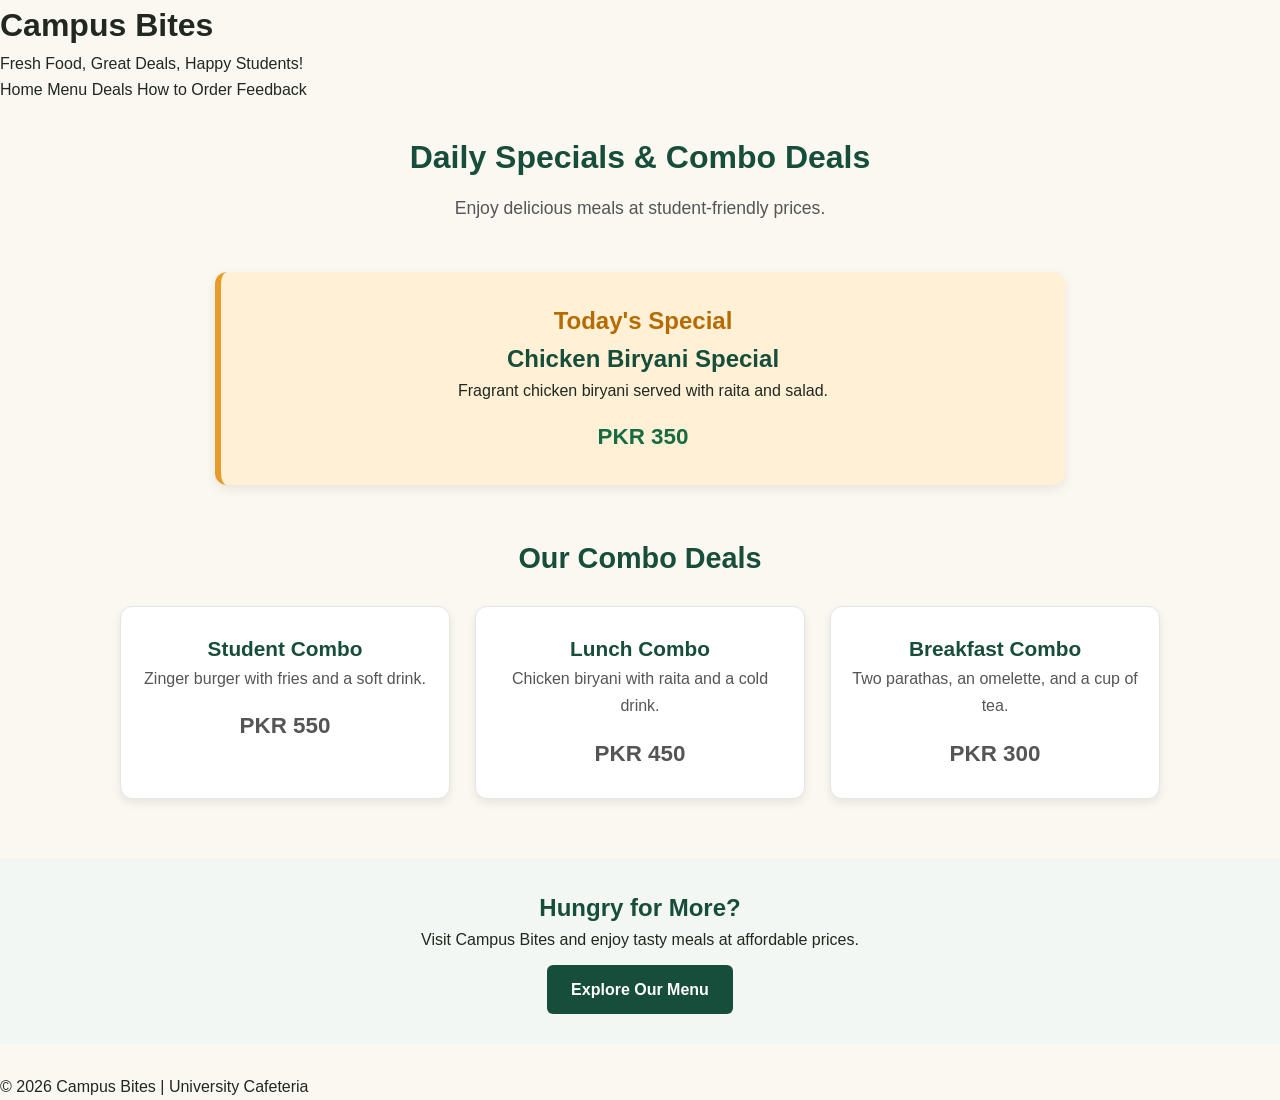
==== src/deals.html @ 7daa027f "Create deals.html and style.css closes #2" ====
<!DOCTYPE html>

<html lang="en">
<head>
<meta charset="UTF-8">
<meta name="viewport" content="width=device-width, initial-scale=1.0">
<title>Daily Specials & Deals | Campus Bites</title>
<link rel="stylesheet" href="../styles/style.css">
</head>
<body>
<header>
<h1>Campus Bites</h1>
<p>Fresh Food, Great Deals, Happy Students!</p>

    <nav>
        <a href="index.html">Home</a>
        <a href="menu.html">Menu</a>
        <a href="deals.html">Deals</a>
        <a href="order.html">How to Order</a>
        <a href="feedback.html">Feedback</a>
    </nav>
</header>

<main>
    <section class="page-intro">
        <h2>Daily Specials & Combo Deals</h2>
        <p>Enjoy delicious meals at student-friendly prices.</p>
    </section>

    <section class="daily-special">
        <h2>Today's Special</h2>
        <h3>Chicken Biryani Special</h3>
        <p>Fragrant chicken biryani served with raita and salad.</p>
        <p class="price">PKR 350</p>
    </section>

    <section class="deals-section">
        <h2>Our Combo Deals</h2>

        <div class="deals-container">
            <article class="deal-card">
                <h3>Student Combo</h3>
                <p>Zinger burger with fries and a soft drink.</p>
                <p class="price">PKR 550</p>
            </article>

            <article class="deal-card">
                <h3>Lunch Combo</h3>
                <p>Chicken biryani with raita and a cold drink.</p>
                <p class="price">PKR 450</p>
            </article>

            <article class="deal-card">
                <h3>Breakfast Combo</h3>
                <p>Two parathas, an omelette, and a cup of tea.</p>
                <p class="price">PKR 300</p>
            </article>
        </div>
    </section>

    <section class="deal-note">
        <h2>Hungry for More?</h2>
        <p>Visit Campus Bites and enjoy tasty meals at affordable prices.</p>
        <a class="deal-button" href="menu.html">Explore Our Menu</a>
    </section>
</main>

<footer>
    <p>&copy; 2026 Campus Bites | University Cafeteria</p>
</footer>


</body>
</html>
---- styles/style.css ----
/* =========================================
   CAMPUS BITES - SHARED STYLESHEET
   ========================================= */

/* 1. Reset and Global Styles */

:root {
    --primary: #e85d32;
    --primary-dark: #c94620;
    --dark: #202820;
    --text: #51574f;
    --muted: #858a80;
    --cream: #fbf8f1;
    --white: #ffffff;
    --green: #e8eee0;
    --border: #e9e7de;
    --radius: 18px;
    --container: 1160px;
}

* {
    margin: 0;
    padding: 0;
    box-sizing: border-box;
}

html {
    scroll-behavior: smooth;
}

body {
    font-family: "Segoe UI", Arial, sans-serif;
    background: var(--cream);
    color: var(--dark);
    line-height: 1.6;
    -webkit-font-smoothing: antialiased;
}

a {
    color: inherit;
    text-decoration: none;
}

ul {
    list-style: none;
}

button,
a {
    -webkit-tap-highlight-color: transparent;
}

a:focus-visible {
    outline: 3px solid var(--primary);
    outline-offset: 4px;
}

.container {
    width: min(var(--container), calc(100% - 48px));
    margin-inline: auto;
}

.logo {
    display: inline-flex;
    align-items: center;
    gap: 10px;
    font-size: 22px;
    font-weight: 800;
    letter-spacing: -1px;
    white-space: nowrap;
}

.logo-icon {
    display: grid;
    place-items: center;
    width: 42px;
    height: 42px;
    background: var(--primary);
    color: var(--white);
    border-radius: 13px;
    font-size: 14px;
    letter-spacing: -0.5px;
}

.logo-accent {
    color: var(--primary);
}

.eyebrow {
    display: inline-flex;
    align-items: center;
    gap: 9px;
    color: var(--primary);
    font-size: 11px;
    font-weight: 800;
    letter-spacing: 2px;
}

.status-dot {
    width: 8px;
    height: 8px;
    background: #65a66b;
    border-radius: 50%;
    box-shadow: 0 0 0 4px #65a66b20;
}

/* 2. Header and Navigation */

.site-header {
    position: relative;
    z-index: 5;
    background: var(--cream);
    border-bottom: 1px solid var(--border);
}

.navbar {
    min-height: 84px;
    display: flex;
    align-items: center;
    justify-content: space-between;
    gap: 24px;
}

.nav-links {
    display: flex;
    align-items: center;
    justify-content: center;
    gap: 27px;
}

.nav-links a {
    display: inline-block;
    padding: 10px 0;
    color: var(--text);
    font-size: 13px;
    font-weight: 600;
    transition: color 0.2s ease;
}

.nav-links a:hover,
.nav-links a.active {
    color: var(--primary);
}

.nav-cta {
    display: inline-flex;
    align-items: center;
    gap: 12px;
    padding: 12px 17px;
    border: 1px solid var(--border);
    border-radius: 10px;
    background: var(--white);
    font-size: 12px;
    font-weight: 700;
    white-space: nowrap;
    transition: 0.2s ease;
}

.nav-cta span {
    color: var(--primary);
    font-size: 16px;
}

.nav-cta:hover {
    border-color: var(--primary);
    transform: translateY(-2px);
}

/* 3. Hero Section */

.hero {
    overflow: hidden;
    padding: 82px 0 92px;
    background:
        radial-gradient(ellipse at 90% 10%, #f3e9d9 0, transparent 38%),
        var(--cream);
}

.hero-grid {
    display: grid;
    grid-template-columns: 1.05fr 0.95fr;
    align-items: center;
    gap: 75px;
}

.hero-content h1 {
    margin-top: 23px;
    font-size: clamp(48px, 5.4vw, 72px);
    font-weight: 850;
    line-height: 1.08;
    letter-spacing: -3.8px;
}

.hero-content h1 span {
    color: var(--primary);
}

.hero-description {
    max-width: 480px;
    margin-top: 23px;
    color: var(--text);
    font-size: 15px;
    line-height: 1.9;
}

.hero-actions {
    display: flex;
    flex-wrap: wrap;
    gap: 12px;
    margin-top: 30px;
}

.btn {
    min-height: 49px;
    display: inline-flex;
    align-items: center;
    justify-content: center;
    gap: 16px;
    padding: 13px 19px;
    border: 1px solid transparent;
    border-radius: 10px;
    font-size: 13px;
    font-weight: 700;
    transition:
        background 0.2s ease,
        color 0.2s ease,
        transform 0.2s ease;
}

.btn:hover {
    transform: translateY(-3px);
}

.btn-primary {
    color: var(--white);
    background: var(--primary);
}

.btn-primary:hover {
    background: var(--primary-dark);
}

.btn-primary span {
    font-size: 19px;
    line-height: 1;
}

.btn-secondary {
    color: var(--dark);
    border-color: var(--border);
    background: var(--white);
}

.btn-secondary:hover {
    border-color: var(--primary);
    color: var(--primary);
}

.hero-note {
    display: flex;
    align-items: center;
    gap: 10px;
    margin-top: 29px;
}

.note-icon {
    color: var(--primary);
    font-size: 19px;
}

.hero-note p {
    color: var(--muted);
    font-size: 12px;
    font-weight: 600;
}

/* 4. Hero Food Visual */

.hero-visual {
    position: relative;
    min-width: 0;
    padding: 22px 15px;
}

.visual-card {
    position: relative;
    z-index: 1;
    overflow: visible;
    padding: 18px;
    border: 1px solid #ffffffb0;
    border-radius: 28px;
    background: #ffffffad;
    box-shadow: 0 25px 75px #343a2415;
    transform: rotate(2deg);
}

.food-illustration {
    min-height: 325px;
    display: grid;
    place-items: center;
    overflow: hidden;
    border-radius: 20px;
    background:
        radial-gradient(circle at 50% 50%, #fff8e8 0, #f6dfbd 58%, #eed0a6 100%);
}

.food-emoji {
    display: block;
    font-size: clamp(140px, 17vw, 210px);
    line-height: 1.2;
    filter: drop-shadow(0 20px 15px #543b3025);
    transform: rotate(-8deg);
    transition: transform 0.3s ease;
}

.visual-card:hover .food-emoji {
    transform: rotate(0deg) scale(1.06);
}

.visual-caption {
    display: flex;
    align-items: center;
    justify-content: space-between;
    gap: 12px;
    padding: 20px 5px 5px;
}

.caption-label {
    color: var(--muted);
    font-size: 9px;
    font-weight: 800;
    letter-spacing: 1.5px;
}

.visual-caption h2 {
    margin-top: 4px;
    font-size: 20px;
    letter-spacing: -0.6px;
}

.caption-star {
    color: var(--primary);
    font-size: 29px;
}

.floating-badge {
    position: absolute;
    z-index: 2;
    display: flex;
    align-items: center;
    gap: 11px;
    padding: 12px 15px;
    border: 1px solid #f0eee7;
    border-radius: 14px;
    background: var(--white);
    box-shadow: 0 12px 35px #282c2415;
    transform: rotate(-2deg);
}

.floating-badge > span {
    display: grid;
    place-items: center;
    width: 39px;
    height: 39px;
    border-radius: 11px;
    background: #f9eee0;
    font-size: 20px;
}

.floating-badge strong,
.floating-badge small {
    display: block;
}

.floating-badge strong {
    font-size: 12px;
}

.floating-badge small {
    margin-top: 2px;
    color: var(--muted);
    font-size: 10px;
}

.badge-top {
    top: 50px;
    right: -35px;
}

.badge-bottom {
    bottom: 105px;
    left: -35px;
}

.badge-bottom > span {
    background: #eaf1e5;
    color: #537e4d;
}

.decor {
    position: absolute;
    border-radius: 50%;
}

.decor-one {
    top: 0;
    right: 4%;
    width: 100px;
    height: 100px;
    border: 1px dashed #e3c9a5;
}

.decor-two {
    bottom: 2%;
    left: 2%;
    width: 58px;
    height: 58px;
    background: #e7eddd;
}

/* 5. Quick Information Strip */

.quick-info {
    padding: 27px 0;
    border-top: 1px solid var(--border);
    border-bottom: 1px solid var(--border);
    background: var(--white);
}

.info-grid {
    display: grid;
    grid-template-columns: repeat(3, 1fr);
    gap: 30px;
}

.info-item {
    display: flex;
    align-items: flex-start;
    gap: 15px;
}

.info-icon {
    flex-shrink: 0;
    display: grid;
    place-items: center;
    width: 46px;
    height: 46px;
    border-radius: 14px;
    background: #f9eee4;
    color: var(--primary);
    font-size: 25px;
}

.info-item:nth-child(2) .info-icon {
    background: #eaf0e4;
    color: #507348;
}

.info-item:nth-child(3) .info-icon {
    background: #f2e9f5;
    color: #9166a0;
}

.info-label {
    color: var(--muted);
    font-size: 10px;
    font-weight: 800;
    letter-spacing: 1.4px;
}

.info-item h3 {
    margin-top: 3px;
    font-size: 15px;
    font-weight: 750;
}

.info-item p {
    margin-top: 3px;
    color: var(--text);
    font-size: 12px;
    line-height: 1.7;
}

/* 6. Explore Cards Section */

.explore-section {
    padding: 95px 0 100px;
}

.section-heading {
    display: flex;
    align-items: flex-end;
    justify-content: space-between;
    gap: 40px;
    margin-bottom: 39px;
}

.section-heading h2 {
    margin-top: 12px;
    font-size: clamp(33px, 4vw, 44px);
    font-weight: 800;
    line-height: 1.2;
    letter-spacing: -1.8px;
}

.section-heading h2 span {
    color: var(--primary);
}

.section-heading > p {
    max-width: 390px;
    padding-bottom: 5px;
    color: var(--text);
    font-size: 14px;
    line-height: 1.9;
}

.feature-grid {
    display: grid;
    grid-template-columns: repeat(4, minmax(0, 1fr));
    gap: 17px;
}

.feature-card {
    display: flex;
    flex-direction: column;
    min-height: 300px;
    padding: 24px 21px;
    border: 1px solid var(--border);
    border-radius: var(--radius);
    background: var(--white);
    transition:
        transform 0.25s ease,
        box-shadow 0.25s ease,
        border-color 0.25s ease;
}

.feature-card:hover {
    transform: translateY(-6px);
    border-color: #edc3b3;
    box-shadow: 0 18px 35px #292c2110;
}

.feature-card.highlighted {
    background: #f8eee5;
    border-color: #f1dfd1;
}

.feature-top {
    display: flex;
    align-items: center;
    justify-content: space-between;
    margin-bottom: 24px;
}

.feature-icon {
    display: grid;
    place-items: center;
    width: 48px;
    height: 48px;
    border-radius: 14px;
    font-size: 25px;
    font-weight: 700;
}

.menu-icon {
    color: #a25a36;
    background: #f7e8d9;
}

.deals-icon {
    color: #b74a25;
    background: #f9dfd1;
}

.order-icon {
    color: #507348;
    background: #e8efdf;
}

.feedback-icon {
    color: #806092;
    background: #f0e8f4;
}

.feature-number {
    color: #b6b7ae;
    font-size: 12px;
    font-weight: 700;
}

.feature-card h3 {
    margin-bottom: 10px;
    font-size: 17px;
    font-weight: 800;
    letter-spacing: -0.3px;
}

.feature-card > p {
    margin-bottom: 24px;
    color: var(--text);
    font-size: 12px;
    line-height: 1.9;
}

.feature-link {
    display: inline-flex;
    align-items: center;
    justify-content: space-between;
    gap: 8px;
    margin-top: auto;
    padding-top: 14px;
    border-top: 1px solid var(--border);
    color: var(--primary);
    font-size: 11px;
    font-weight: 800;
}

.feature-link span {
    font-size: 18px;
    transition: transform 0.2s ease;
}

.feature-link:hover span {
    transform: translateX(4px);
}

/* 7. Bottom Call to Action */

.cta-section {
    padding: 58px 0;
    background: var(--dark);
    color: var(--white);
}

.cta-content {
    display: flex;
    align-items: center;
    justify-content: space-between;
    gap: 35px;
}

.cta-section .eyebrow {
    color: #f6a184;
}

.cta-section h2 {
    margin-top: 12px;
    font-size: clamp(30px, 4vw, 43px);
    line-height: 1.2;
    letter-spacing: -1.5px;
}

.cta-section h2 span {
    color: #f08b68;
}

.cta-section p {
    margin-top: 10px;
    color: #c2c8bd;
    font-size: 14px;
}

.btn-light {
    flex-shrink: 0;
    background: var(--white);
    color: var(--dark);
}

.btn-light:hover {
    background: #f8dfd3;
}

.btn-light span {
    color: var(--primary);
    font-size: 18px;
}

/* 8. Footer */

.site-footer {
    background: #f5f1e8;
}

.footer-main {
    display: grid;
    grid-template-columns: 1.6fr 0.8fr 1fr 1fr;
    gap: 45px;
    padding-top: 58px;
    padding-bottom: 45px;
}

.footer-brand > p {
    max-width: 260px;
    margin-top: 17px;
    color: var(--text);
    font-size: 12px;
    line-height: 1.9;
}

.footer-links,
.footer-hours {
    display: flex;
    flex-direction: column;
    align-items: flex-start;
    gap: 10px;
}

.footer-links h3,
.footer-hours h3 {
    margin-bottom: 7px;
    font-size: 13px;
    font-weight: 800;
}

.footer-links a,
.footer-hours p {
    color: var(--text);
    font-size: 12px;
    transition: color 0.2s ease;
}

.footer-links a:hover {
    color: var(--primary);
}

.footer-bottom {
    display: flex;
    align-items: center;
    justify-content: space-between;
    gap: 20px;
    padding-top: 20px;
    padding-bottom: 20px;
    border-top: 1px solid #e2ded4;
}

.footer-bottom p {
    color: var(--muted);
    font-size: 11px;
}

.footer-bottom p span {
    color: var(--primary);
}

/* 9. Responsive Design */

@media (max-width: 1100px) {
    .navbar {
        flex-wrap: wrap;
        padding-top: 15px;
        padding-bottom: 15px;
    }

    .nav-links {
        gap: 17px;
    }

    .nav-links a {
        font-size: 12px;
    }

    .hero-grid {
        gap: 40px;
    }

    .feature-grid {
        grid-template-columns: repeat(2, minmax(0, 1fr));
    }

    .feature-card {
        min-height: 270px;
    }
}

@media (max-width: 760px) {
    .container {
        width: min(100% - 32px, var(--container));
    }

    .navbar {
        justify-content: space-between;
        gap: 15px;
    }

    .navbar nav {
        order: 3;
        width: 100%;
        overflow-x: auto;
        scrollbar-width: thin;
    }

    .nav-links {
        justify-content: flex-start;
        gap: 22px;
        width: max-content;
    }

    .nav-links a {
        white-space: nowrap;
    }

    .nav-cta {
        padding: 10px 12px;
        font-size: 11px;
    }

    .hero {
        padding: 55px 0 65px;
    }

    .hero-grid {
        grid-template-columns: 1fr;
        gap: 38px;
    }

    .hero-content h1 {
        font-size: clamp(47px, 10vw, 65px);
        letter-spacing: -2.8px;
    }

    .hero-description {
        font-size: 14px;
    }

    .hero-visual {
        width: min(100%, 480px);
        margin-inline: auto;
    }

    .food-illustration {
        min-height: 270px;
    }

    .food-emoji {
        font-size: 165px;
    }

    .badge-top {
        right: -8px;
    }

    .badge-bottom {
        left: -8px;
    }

    .info-grid {
        grid-template-columns: 1fr;
        gap: 25px;
    }

    .explore-section {
        padding: 65px 0;
    }

    .section-heading {
        align-items: flex-start;
        flex-direction: column;
        gap: 15px;
    }

    .section-heading > p {
        max-width: 520px;
    }

    .cta-content {
        align-items: flex-start;
        flex-direction: column;
    }

    .footer-main {
        grid-template-columns: repeat(2, minmax(0, 1fr));
        gap: 35px 25px;
    }
}

@media (max-width: 460px) {
    .logo {
        gap: 7px;
        font-size: 19px;
    }

    .logo-icon {
        width: 36px;
        height: 36px;
        border-radius: 10px;
    }

    .nav-cta {
        gap: 6px;
        padding: 9px;
    }

    .hero-content h1 {
        font-size: 46px;
    }

    .hero-actions {
        align-items: stretch;
        flex-direction: column;
    }

    .btn {
        width: 100%;
    }

    .hero-visual {
        padding: 20px 6px;
    }

    .food-illustration {
        min-height: 225px;
    }

    .food-emoji {
        font-size: 135px;
    }

    .visual-caption h2 {
        font-size: 17px;
    }

    .floating-badge {
        gap: 8px;
        padding: 9px 10px;
    }

    .floating-badge > span {
        width: 32px;
        height: 32px;
        font-size: 17px;
    }

    .badge-top {
        top: 38px;
        right: -2px;
    }

    .badge-bottom {
        bottom: 94px;
        left: -2px;
    }

    .feature-grid {
        grid-template-columns: 1fr;
    }

    .feature-card {
        min-height: 255px;
        padding: 23px;
    }

    .footer-main {
        grid-template-columns: 1fr;
        gap: 30px;
    }

    .footer-bottom {
        align-items: flex-start;
        flex-direction: column;
        gap: 8px;
    }
}

/* 10. Reduced Motion Accessibility */

@media (prefers-reduced-motion: reduce) {
    *,
    *::before,
    *::after {
        scroll-behavior: auto !important;
        animation-duration: 0.01ms !important;
        animation-iteration-count: 1 !important;
        transition-duration: 0.01ms !important;
    }
}
/* ===== Daily Specials & Deals Page ===== */

.page-intro { text-align: center; padding: 30px 20px; }

.page-intro h2 { color: #174d3b; font-size: 2rem; margin-bottom: 10px; }

.page-intro p { color: #555; font-size: 1.1rem; }

/* Today's Special */ .daily-special { max-width: 850px; margin: 20px auto; padding: 30px 20px; text-align: center; background: #fff0d6; border-left: 6px solid #e89b28; border-radius: 12px; box-shadow: 0 4px 12px rgba(0, 0, 0, 0.08); }

.daily-special h2 { color: #b66b00; margin-top: 0; }

.daily-special h3 { color: #174d3b; font-size: 1.5rem; }

/* Combo Deals Section */ .deals-section { padding: 30px 20px; text-align: center; }

.deals-section > h2 { color: #174d3b; font-size: 1.8rem; margin-bottom: 25px; }

.deals-container { display: flex; justify-content: center; align-items: stretch; flex-wrap: wrap; gap: 25px; max-width: 1100px; margin: 0 auto; }

/* Individual Deal Cards */ .deal-card { flex: 1 1 250px; max-width: 330px; padding: 25px 20px; background: #ffffff; border: 1px solid #e5e5e5; border-radius: 12px; box-shadow: 0 4px 10px rgba(0, 0, 0, 0.08); transition: transform 0.3s ease, box-shadow 0.3s ease; }

.deal-card:hover { transform: translateY(-5px); box-shadow: 0 8px 18px rgba(0, 0, 0, 0.14); }

.deal-card h3 { color: #174d3b; font-size: 1.3rem; margin-top: 0; }

.deal-card p { color: #555; line-height: 1.7; }

/* Deal Prices */ .price { color: #176b43; font-size: 1.4rem; font-weight: bold; margin-top: 15px; }

/* More Deals Section */ .deal-note { margin: 30px auto; padding: 30px 20px; text-align: center; background: #f3f7f3; }

.deal-note h2 { color: #174d3b; }

.deal-button { display: inline-block; margin-top: 12px; padding: 12px 24px; background: #174d3b; color: #ffffff; text-decoration: none; border-radius: 6px; font-weight: bold; transition: background 0.3s ease; }

.deal-button:hover { background: #24694f; }

/* Responsive Design */ @media (max-width: 768px) { .deals-container { gap: 18px; }

.deal-card {
    flex: 1 1 220px;
}

.page-intro h2 {
    font-size: 1.7rem;
}


}

@media (max-width: 600px) { .page-intro { padding: 20px 12px; }

.daily-special {
    margin: 15px;
    padding: 22px 15px;
}

.deals-section {
    padding: 20px 12px;
}

.deals-container {
    flex-direction: column;
    align-items: center;
}

.deal-card {
    width: 100%;
    max-width: 400px;
    flex: none;
}

.deal-note {
    margin: 20px 12px;
}


}
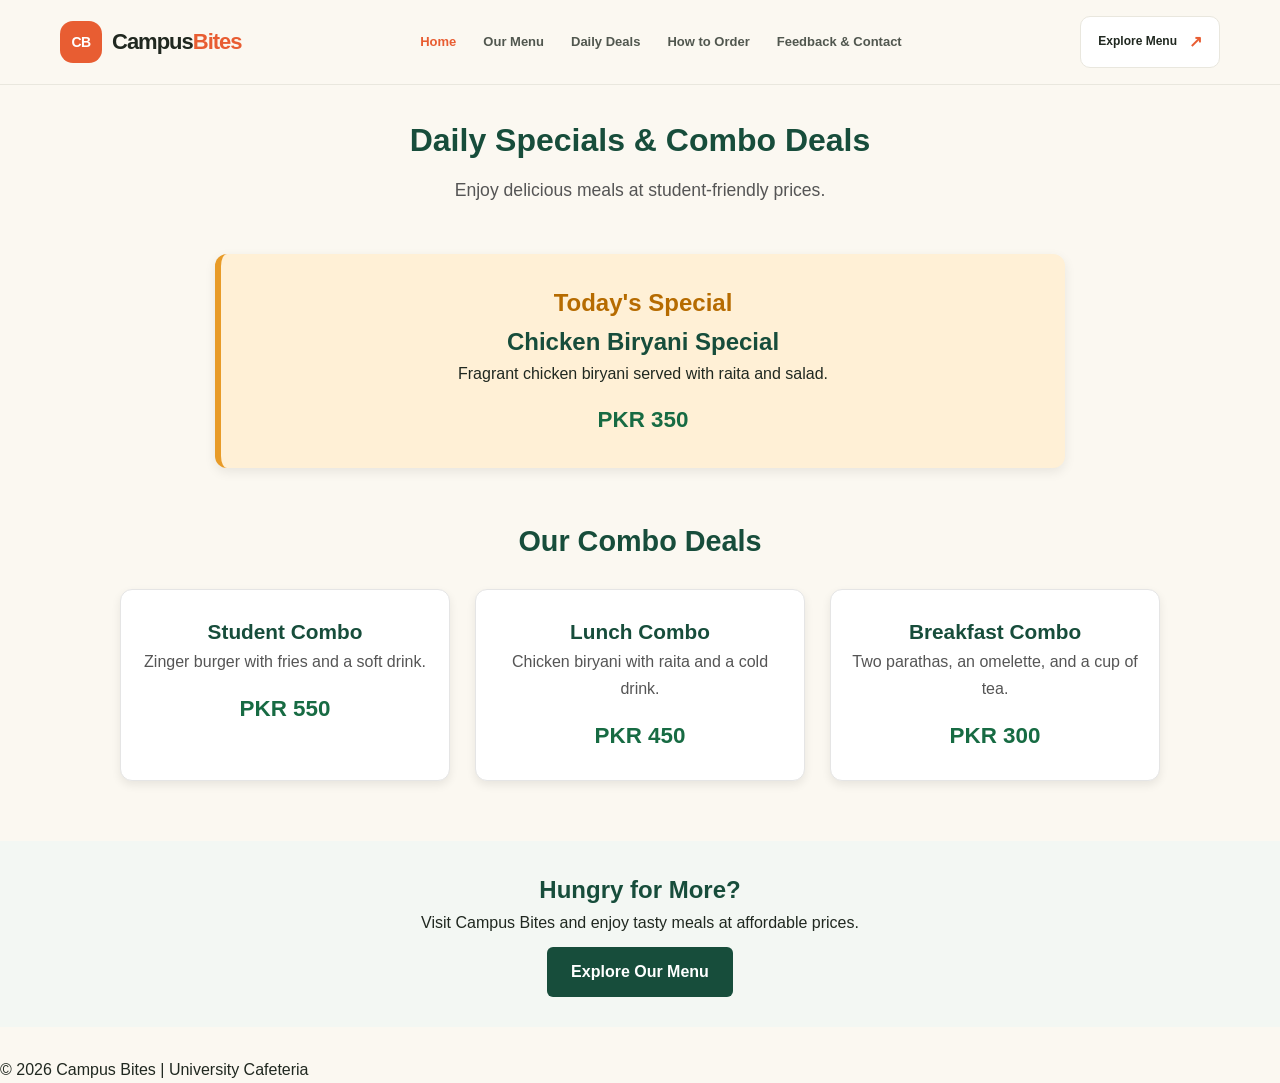
==== commit bcddefb4: "Refactor header and navigation in deals.html" ====
--- a/src/deals.html
+++ b/src/deals.html
@@ -8,18 +8,27 @@
 <link rel="stylesheet" href="../styles/style.css">
 </head>
 <body>
-<header>
-<h1>Campus Bites</h1>
-<p>Fresh Food, Great Deals, Happy Students!</p>
+   <!-- Header and Navigation -->
+    <header class="site-header">
+        <div class="container navbar">
+            <a href="index.html" class="logo">
+                <span class="logo-icon">CB</span>
+                <span>Campus<span class="logo-accent">Bites</span></span>
+            </a>
 
-    <nav>
-        <a href="index.html">Home</a>
-        <a href="menu.html">Menu</a>
-        <a href="deals.html">Deals</a>
-        <a href="order.html">How to Order</a>
-        <a href="feedback.html">Feedback</a>
-    </nav>
-</header>
+            <nav aria-label="Main navigation">
+                <ul class="nav-links">
+                    <li><a href="index.html" class="active">Home</a></li>
+                    <li><a href="menu.html">Our Menu</a></li>
+                    <li><a href="deals.html">Daily Deals</a></li>
+                    <li><a href="order.html">How to Order</a></li>
+                    <li><a href="feedback.html">Feedback & Contact</a></li>
+                </ul>
+            </nav>
+
+            <a href="menu.html" class="nav-cta">Explore Menu <span>↗</span></a>
+        </div>
+    </header>
 
 <main>
     <section class="page-intro">
@@ -71,4 +80,4 @@
 
 
 </body>
-</html>+</html>
--- a/styles/style.css
+++ b/styles/style.css
@@ -974,82 +974,395 @@
         transition-duration: 0.01ms !important;
     }
 }
-/* ===== Daily Specials & Deals Page ===== */
-
-.page-intro { text-align: center; padding: 30px 20px; }
-
-.page-intro h2 { color: #174d3b; font-size: 2rem; margin-bottom: 10px; }
-
-.page-intro p { color: #555; font-size: 1.1rem; }
-
-/* Today's Special */ .daily-special { max-width: 850px; margin: 20px auto; padding: 30px 20px; text-align: center; background: #fff0d6; border-left: 6px solid #e89b28; border-radius: 12px; box-shadow: 0 4px 12px rgba(0, 0, 0, 0.08); }
-
-.daily-special h2 { color: #b66b00; margin-top: 0; }
-
-.daily-special h3 { color: #174d3b; font-size: 1.5rem; }
-
-/* Combo Deals Section */ .deals-section { padding: 30px 20px; text-align: center; }
-
-.deals-section > h2 { color: #174d3b; font-size: 1.8rem; margin-bottom: 25px; }
-
-.deals-container { display: flex; justify-content: center; align-items: stretch; flex-wrap: wrap; gap: 25px; max-width: 1100px; margin: 0 auto; }
-
-/* Individual Deal Cards */ .deal-card { flex: 1 1 250px; max-width: 330px; padding: 25px 20px; background: #ffffff; border: 1px solid #e5e5e5; border-radius: 12px; box-shadow: 0 4px 10px rgba(0, 0, 0, 0.08); transition: transform 0.3s ease, box-shadow 0.3s ease; }
-
-.deal-card:hover { transform: translateY(-5px); box-shadow: 0 8px 18px rgba(0, 0, 0, 0.14); }
-
-.deal-card h3 { color: #174d3b; font-size: 1.3rem; margin-top: 0; }
-
-.deal-card p { color: #555; line-height: 1.7; }
-
-/* Deal Prices */ .price { color: #176b43; font-size: 1.4rem; font-weight: bold; margin-top: 15px; }
-
-/* More Deals Section */ .deal-note { margin: 30px auto; padding: 30px 20px; text-align: center; background: #f3f7f3; }
-
-.deal-note h2 { color: #174d3b; }
-
-.deal-button { display: inline-block; margin-top: 12px; padding: 12px 24px; background: #174d3b; color: #ffffff; text-decoration: none; border-radius: 6px; font-weight: bold; transition: background 0.3s ease; }
-
-.deal-button:hover { background: #24694f; }
-
-/* Responsive Design */ @media (max-width: 768px) { .deals-container { gap: 18px; }
+
+/* =========================================
+   11. Feedback & Contact Form
+   (class-based, so nothing here can affect other pages)
+   ========================================= */
+
+.feedback-main {
+    min-height: 70vh;
+    padding: 75px 20px 90px;
+    display: flex;
+    justify-content: center;
+    align-items: flex-start;
+    background:
+        radial-gradient(ellipse at 90% 10%, #f3e9d9 0, transparent 38%),
+        var(--cream);
+}
+
+.feedback-card {
+    width: 100%;
+    max-width: 620px;
+    padding: 40px;
+    border: 1px solid var(--border);
+    border-radius: var(--radius);
+    background: var(--white);
+    box-shadow: 0 18px 45px #292c2110;
+}
+
+.feedback-intro {
+    margin-bottom: 30px;
+    text-align: center;
+}
+
+.feedback-intro h1 {
+    margin-top: 12px;
+    color: var(--dark);
+    font-size: clamp(28px, 4vw, 36px);
+    font-weight: 800;
+    letter-spacing: -1.2px;
+    line-height: 1.2;
+}
+
+.feedback-intro h1 span {
+    color: var(--primary);
+}
+
+.feedback-intro h1::after {
+    content: "";
+    display: block;
+    width: 55px;
+    height: 4px;
+    margin: 14px auto 0;
+    border-radius: 10px;
+    background: var(--primary);
+}
+
+.feedback-intro p {
+    margin-top: 16px;
+    color: var(--text);
+    font-size: 14px;
+    line-height: 1.8;
+}
+
+/* Form fields */
+
+.feedback-form .form-group {
+    margin-bottom: 20px;
+}
+
+.feedback-form label {
+    display: block;
+    margin-bottom: 8px;
+    color: var(--dark);
+    font-size: 13px;
+    font-weight: 700;
+}
+
+.feedback-form input,
+.feedback-form select,
+.feedback-form textarea {
+    width: 100%;
+    padding: 13px 15px;
+    border: 1px solid var(--border);
+    border-radius: 10px;
+    outline: none;
+    background: var(--cream);
+    color: var(--dark);
+    font-family: inherit;
+    font-size: 14px;
+    transition: 0.25s ease;
+}
+
+.feedback-form input,
+.feedback-form select {
+    min-height: 48px;
+}
+
+.feedback-form textarea {
+    min-height: 140px;
+    resize: vertical;
+}
+
+.feedback-form input::placeholder,
+.feedback-form textarea::placeholder {
+    color: var(--muted);
+}
+
+.feedback-form input:focus,
+.feedback-form select:focus,
+.feedback-form textarea:focus {
+    border-color: var(--primary);
+    background: var(--white);
+    box-shadow: 0 0 0 3px #e85d3220;
+}
+
+/* Submit button */
+
+.feedback-form button {
+    width: 100%;
+    min-height: 50px;
+    margin-top: 5px;
+    padding: 13px 20px;
+    border: none;
+    border-radius: 10px;
+    background: var(--primary);
+    color: var(--white);
+    font-family: inherit;
+    font-size: 14px;
+    font-weight: 800;
+    cursor: pointer;
+    transition: 0.25s ease;
+}
+
+.feedback-form button:hover {
+    background: var(--primary-dark);
+    transform: translateY(-3px);
+    box-shadow: 0 8px 20px #e85d3230;
+}
+
+.feedback-form button:active {
+    transform: translateY(0);
+}
+
+.feedback-form button:focus-visible {
+    outline: 3px solid var(--primary);
+    outline-offset: 4px;
+}
+
+/* Responsive */
+
+@media (max-width: 600px) {
+    .feedback-main {
+        padding: 45px 16px 60px;
+    }
+
+    .feedback-card {
+        padding: 28px 20px;
+    }
+}
+
+@media (max-width: 380px) {
+    .feedback-card {
+        padding: 23px 16px;
+    }
+}
+
+/* =========================================
+   12. Menu Page
+   ========================================= */
+
+.menu-container {
+    max-width: 900px;
+    margin: 30px auto;
+    padding: 0 20px;
+}
+
+.menu-category {
+    background-color: #f9f9f9;
+    border-radius: 8px;
+    padding: 20px;
+    margin-bottom: 25px;
+    box-shadow: 0 2px 4px rgba(0, 0, 0, 0.08);
+}
+
+.menu-category h3 {
+    margin-top: 0;
+    color: #2c3e50;
+    border-bottom: 2px solid #e2e8f0;
+    padding-bottom: 8px;
+}
+
+.menu-list {
+    list-style: none;
+    padding: 0;
+    margin: 0;
+}
+
+.menu-list li {
+    display: flex;
+    justify-content: space-between;
+    padding: 10px 0;
+    border-bottom: 1px dashed #cbd5e1;
+}
+
+.menu-list li:last-child {
+    border-bottom: none;
+}
+
+/* Scoped so it doesn't clash with the deals page .price */
+.menu-list .price {
+    font-weight: bold;
+    color: #16a34a;
+}
+
+/* =========================================
+   13. Daily Specials & Deals Page
+   ========================================= */
+
+.page-intro {
+    text-align: center;
+    padding: 30px 20px;
+}
+
+.page-intro h2 {
+    color: #174d3b;
+    font-size: 2rem;
+    margin-bottom: 10px;
+}
+
+.page-intro p {
+    color: #555;
+    font-size: 1.1rem;
+}
+
+/* Today's Special */
+
+.daily-special {
+    max-width: 850px;
+    margin: 20px auto;
+    padding: 30px 20px;
+    text-align: center;
+    background: #fff0d6;
+    border-left: 6px solid #e89b28;
+    border-radius: 12px;
+    box-shadow: 0 4px 12px rgba(0, 0, 0, 0.08);
+}
+
+.daily-special h2 {
+    color: #b66b00;
+    margin-top: 0;
+}
+
+.daily-special h3 {
+    color: #174d3b;
+    font-size: 1.5rem;
+}
+
+/* Combo Deals Section */
+
+.deals-section {
+    padding: 30px 20px;
+    text-align: center;
+}
+
+.deals-section > h2 {
+    color: #174d3b;
+    font-size: 1.8rem;
+    margin-bottom: 25px;
+}
+
+.deals-container {
+    display: flex;
+    justify-content: center;
+    align-items: stretch;
+    flex-wrap: wrap;
+    gap: 25px;
+    max-width: 1100px;
+    margin: 0 auto;
+}
+
+/* Individual Deal Cards */
 
 .deal-card {
-    flex: 1 1 220px;
-}
-
-.page-intro h2 {
-    font-size: 1.7rem;
-}
-
-
-}
-
-@media (max-width: 600px) { .page-intro { padding: 20px 12px; }
-
-.daily-special {
-    margin: 15px;
-    padding: 22px 15px;
-}
-
-.deals-section {
-    padding: 20px 12px;
-}
-
-.deals-container {
-    flex-direction: column;
-    align-items: center;
-}
-
-.deal-card {
-    width: 100%;
-    max-width: 400px;
-    flex: none;
-}
+    flex: 1 1 250px;
+    max-width: 330px;
+    padding: 25px 20px;
+    background: #ffffff;
+    border: 1px solid #e5e5e5;
+    border-radius: 12px;
+    box-shadow: 0 4px 10px rgba(0, 0, 0, 0.08);
+    transition: transform 0.3s ease, box-shadow 0.3s ease;
+}
+
+.deal-card:hover {
+    transform: translateY(-5px);
+    box-shadow: 0 8px 18px rgba(0, 0, 0, 0.14);
+}
+
+.deal-card h3 {
+    color: #174d3b;
+    font-size: 1.3rem;
+    margin-top: 0;
+}
+
+.deal-card p {
+    color: #555;
+    line-height: 1.7;
+}
+
+/* Deal Prices (scoped so it doesn't clash with the menu page .price) */
+
+.deal-card .price,
+.daily-special .price {
+    color: #176b43;
+    font-size: 1.4rem;
+    font-weight: bold;
+    margin-top: 15px;
+}
+
+/* More Deals Section */
 
 .deal-note {
-    margin: 20px 12px;
-}
-
-
-}
+    margin: 30px auto;
+    padding: 30px 20px;
+    text-align: center;
+    background: #f3f7f3;
+}
+
+.deal-note h2 {
+    color: #174d3b;
+}
+
+.deal-button {
+    display: inline-block;
+    margin-top: 12px;
+    padding: 12px 24px;
+    background: #174d3b;
+    color: #ffffff;
+    text-decoration: none;
+    border-radius: 6px;
+    font-weight: bold;
+    transition: background 0.3s ease;
+}
+
+.deal-button:hover {
+    background: #24694f;
+}
+
+/* Deals Responsive Design */
+
+@media (max-width: 768px) {
+    .deals-container {
+        gap: 18px;
+    }
+
+    .deal-card {
+        flex: 1 1 220px;
+    }
+
+    .page-intro h2 {
+        font-size: 1.7rem;
+    }
+}
+
+@media (max-width: 600px) {
+    .page-intro {
+        padding: 20px 12px;
+    }
+
+    .daily-special {
+        margin: 15px;
+        padding: 22px 15px;
+    }
+
+    .deals-section {
+        padding: 20px 12px;
+    }
+
+    .deals-container {
+        flex-direction: column;
+        align-items: center;
+    }
+
+    .deal-card {
+        width: 100%;
+        max-width: 400px;
+        flex: none;
+    }
+
+    .deal-note {
+        margin: 20px 12px;
+    }
+}
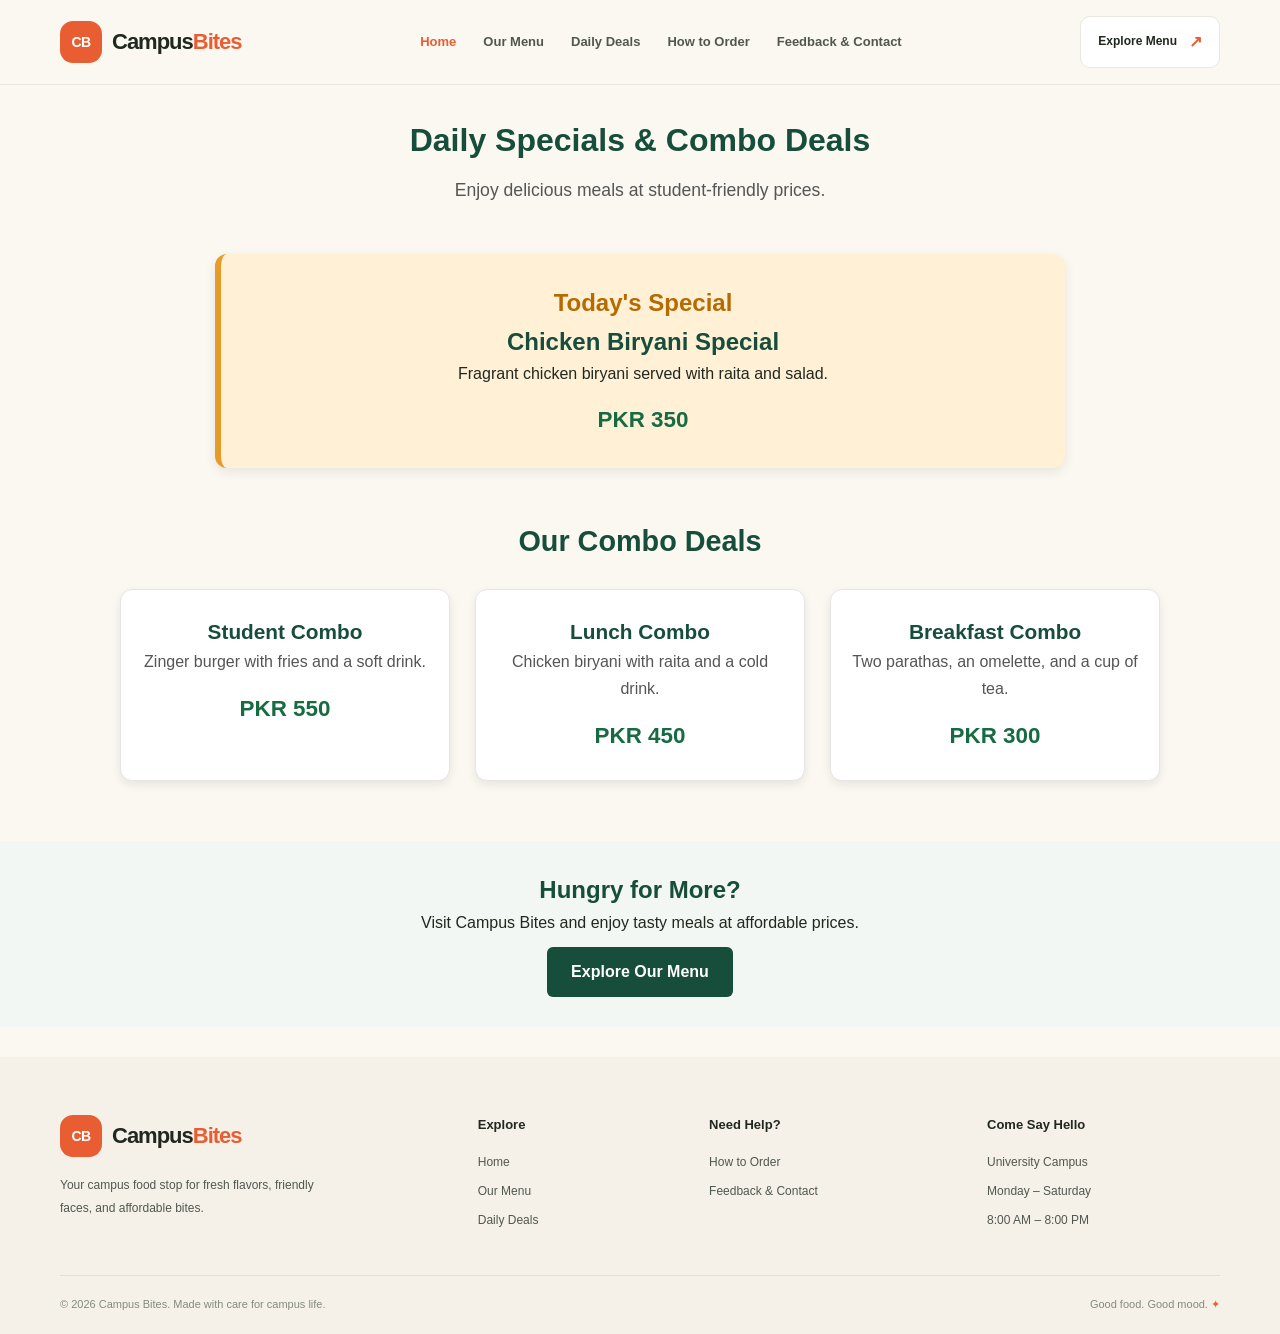
==== commit 4511c2ec: "Replace footer with updated site footer structure closes #2" ====
--- a/src/deals.html
+++ b/src/deals.html
@@ -74,9 +74,47 @@
     </section>
 </main>
 
-<footer>
-    <p>&copy; 2026 Campus Bites | University Cafeteria</p>
-</footer>
+<!-- Footer -->
+    <footer class="site-footer">
+        <div class="container footer-main">
+            <div class="footer-brand">
+                <a href="index.html" class="logo footer-logo">
+                    <span class="logo-icon">CB</span>
+                    <span>Campus<span class="logo-accent">Bites</span></span>
+                </a>
+                <p>
+                    Your campus food stop for fresh flavors,
+                    friendly faces, and affordable bites.
+                </p>
+            </div>
+
+            <div class="footer-links">
+                <h3>Explore</h3>
+                <a href="index.html">Home</a>
+                <a href="menu.html">Our Menu</a>
+                <a href="deals.html">Daily Deals</a>
+            </div>
+
+            <div class="footer-links">
+                <h3>Need Help?</h3>
+                <a href="order.html">How to Order</a>
+                <a href="feedback.html">Feedback & Contact</a>
+            </div>
+
+            <div class="footer-hours">
+                <h3>Come Say Hello</h3>
+                <p>University Campus</p>
+                <p>Monday – Saturday</p>
+                <p>8:00 AM – 8:00 PM</p>
+            </div>
+        </div>
+
+        <div class="container footer-bottom">
+            <p>© 2026 Campus Bites. Made with care for campus life.</p>
+            <p>Good food. Good mood. <span>✦</span></p>
+        </div>
+    </footer>
+
 
 
 </body>
